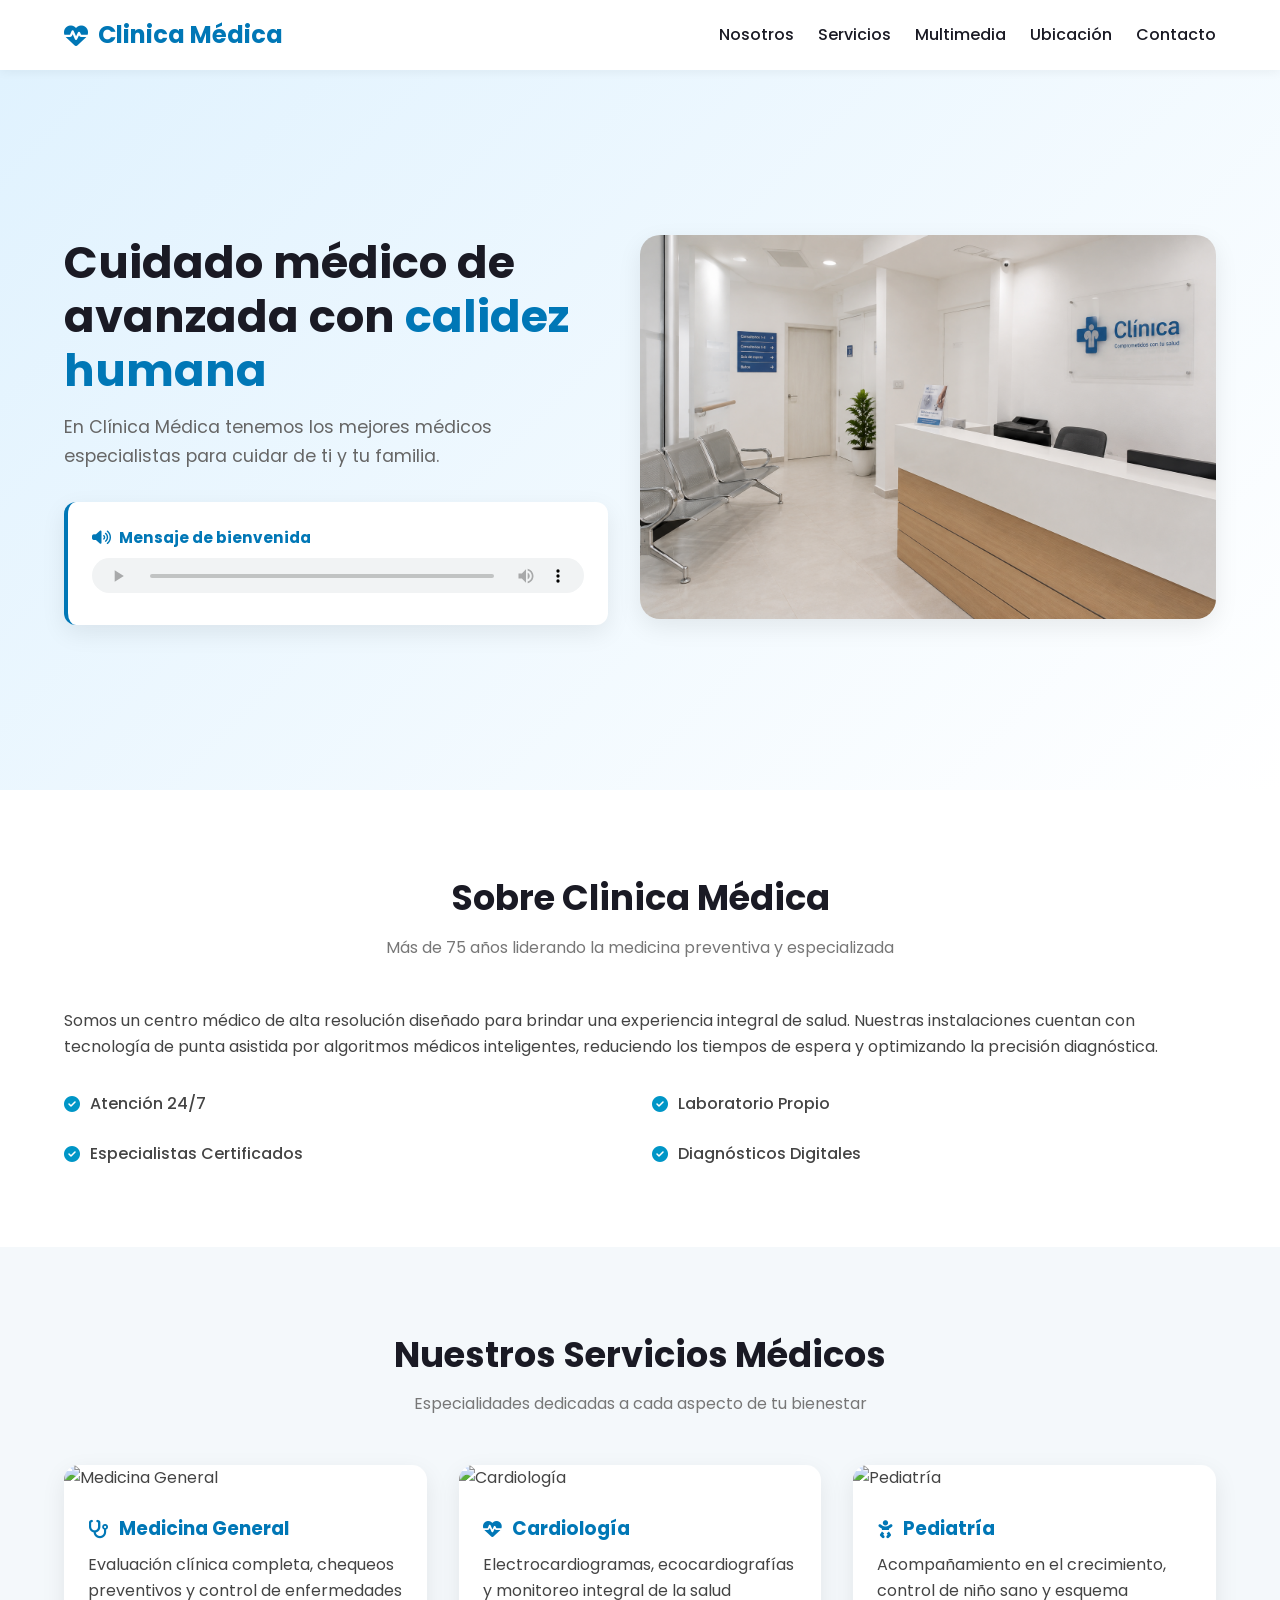
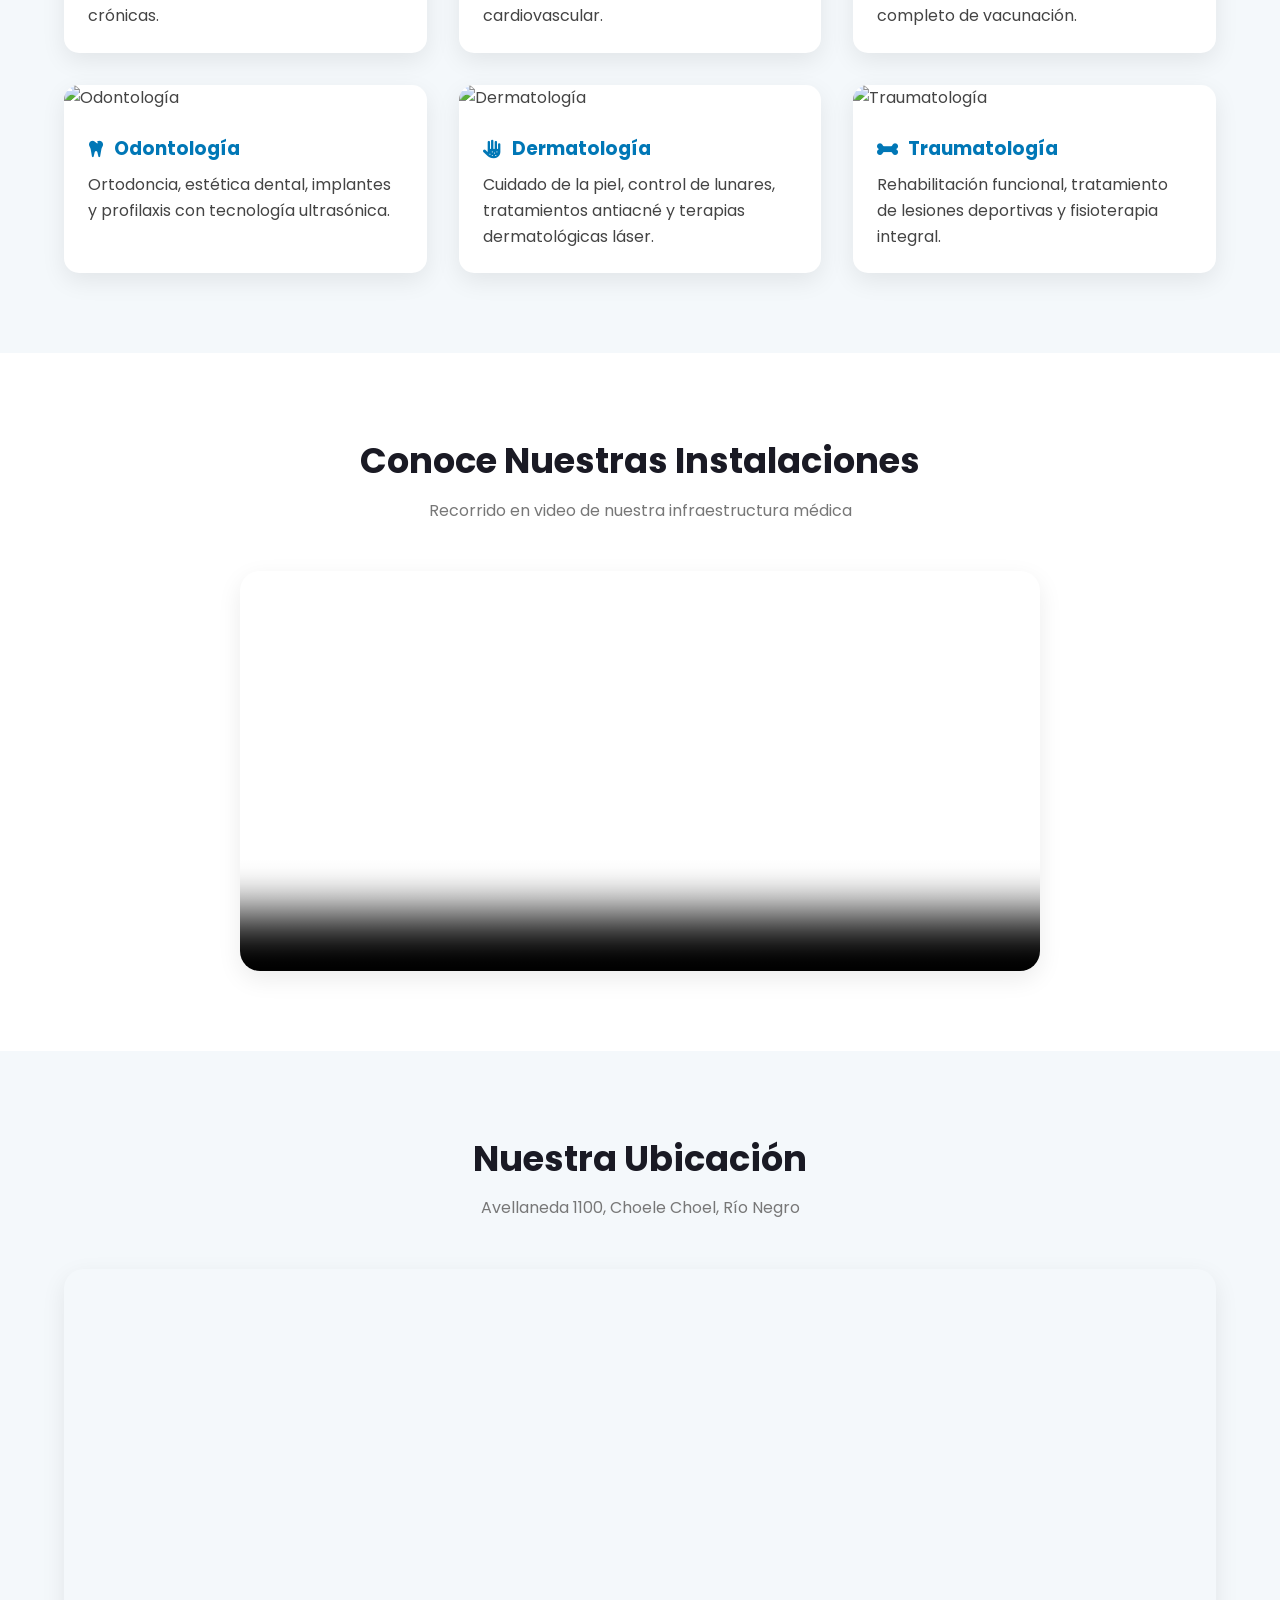
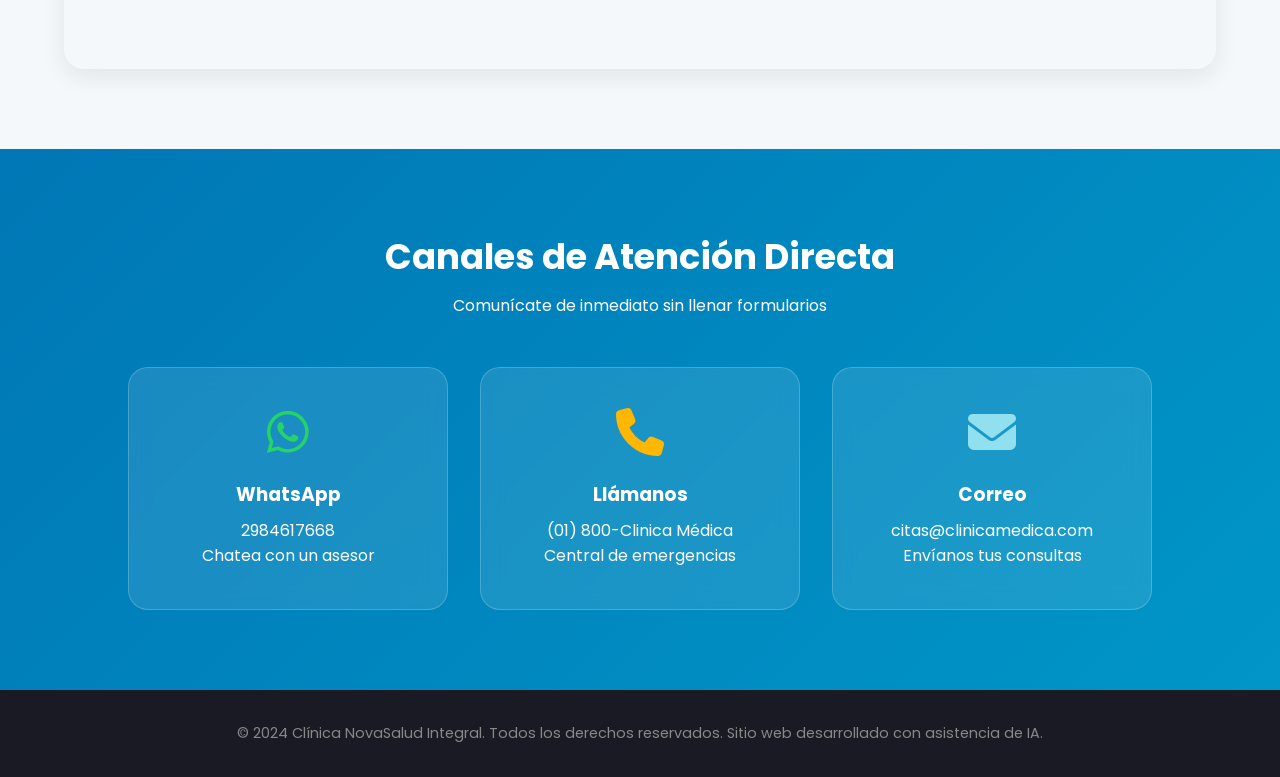
==== index.html @ b8777f6d "Add files via upload" ====
<!DOCTYPE html>
<html lang="es">
<head>
    <meta charset="UTF-8">
    <meta name="viewport" content="width=device-width, initial-scale=1.0">
    <title>Document</title>
</head>
<body>
    <!DOCTYPE html>
<html lang="es">
<head>
    <meta charset="UTF-8">
    <meta name="viewport" content="width=device-width, initial-scale=1.0">
    <title>Clínica Médica</title>
    <!-- Google Fonts & FontAwesome Icons -->
    <link href="https://fonts.googleapis.com/css2?family=Poppins:wght@300;400;600;700&display=swap" rel="stylesheet">
    <link rel="stylesheet" href="https://cdnjs.cloudflare.com/ajax/libs/font-awesome/6.4.0/css/all.min.css">
    
    <style>
        :root {
            --primary-color: #0077b6;
            --secondary-color: #0096c7;
            --accent-color: #25D366; /* WhatsApp Green */
            --dark-color: #1a1a24;
            --light-bg: #f4f8fb;
            --white: #ffffff;
            --shadow: 0 8px 24px rgba(0,0,0,0.08);
            --transition: all 0.3s ease;
        }

        * {
            margin: 0;
            padding: 0;
            box-sizing: border-box;
            font-family: 'Poppins', sans-serif;
            scroll-behavior: smooth;
        }

        body {
            background-color: var(--light-bg);
            color: #444;
            line-height: 1.6;
        }

        /* HEADER */
        header {
            background: var(--white);
            position: sticky;
            top: 0;
            z-index: 1000;
            box-shadow: 0 2px 10px rgba(0,0,0,0.05);
            display: flex;
            justify-content: space-between;
            align-items: center;
            padding: 1rem 5%;
        }

        .logo {
            font-size: 1.5rem;
            font-weight: 700;
            color: var(--primary-color);
            display: flex;
            align-items: center;
            gap: 10px;
        }

        nav a {
            text-decoration: none;
            color: var(--dark-color);
            margin-left: 20px;
            font-weight: 500;
            transition: var(--transition);
        }

        nav a:hover {
            color: var(--primary-color);
        }

        /* HERO SECTION */
        .hero {
            display: flex;
            flex-wrap: wrap;
            align-items: center;
            justify-content: space-between;
            padding: 4rem 5%;
            background: linear-gradient(135deg, #e0f2fe 0%, #ffffff 100%);
            min-height: 80vh;
        }

        .hero-text {
            flex: 1 1 450px;
            padding-right: 2rem;
        }

        .hero-text h1 {
            font-size: 2.8rem;
            color: var(--dark-color);
            line-height: 1.2;
            margin-bottom: 1rem;
        }

        .hero-text h1 span {
            color: var(--primary-color);
        }

        .hero-text p {
            font-size: 1.1rem;
            margin-bottom: 2rem;
            color: #666;
        }

        .hero-media {
            flex: 1 1 450px;
            position: relative;
        }

        .hero-media img {
            width: 100%;
            border-radius: 20px;
            box-shadow: var(--shadow);
        }

        /* AUDIO PLAYER CARD */
        .audio-player-card {
            background: var(--white);
            padding: 1.5rem;
            border-radius: 12px;
            margin-top: 1.5rem;
            box-shadow: var(--shadow);
            border-left: 4px solid var(--primary-color);
        }

        .audio-player-card h4 {
            margin-bottom: 0.5rem;
            font-size: 0.95rem;
            color: var(--primary-color);
            display: flex;
            align-items: center;
            gap: 8px;
        }

        .audio-player-card audio {
            width: 100%;
            height: 35px;
        }

        /* PRESENTATION / ABOUT */
        .section-title {
            text-align: center;
            font-size: 2.2rem;
            color: var(--dark-color);
            margin-bottom: 0.5rem;
        }

        .section-subtitle {
            text-align: center;
            color: #777;
            margin-bottom: 3rem;
        }

        .about {
            padding: 5rem 5%;
            background: var(--white);
        }

        .about-content {
            display: flex;
            flex-wrap: wrap;
            gap: 3rem;
            align-items: center;
        }

        .about-text {
            flex: 1 1 450px;
        }

        .about-features {
            display: grid;
            grid-template-columns: 1fr 1fr;
            gap: 1.5rem;
            margin-top: 2rem;
        }

        .feature-item {
            display: flex;
            align-items: center;
            gap: 10px;
            font-weight: 500;
        }

        .feature-item i {
            color: var(--secondary-color);
        }

        /* SERVICES (6 SERVICES) */
        .services {
            padding: 5rem 5%;
        }

        .services-grid {
            display: grid;
            grid-template-columns: repeat(auto-fit, minmax(300px, 1fr));
            gap: 2rem;
        }

        .service-card {
            background: var(--white);
            border-radius: 15px;
            overflow: hidden;
            box-shadow: var(--shadow);
            transition: var(--transition);
        }

        .service-card:hover {
            transform: translateY(-8px);
        }

        .service-card img {
            width: 100%;
            height: 180px;
            object-fit: cover;
        }

        .service-info {
            padding: 1.5rem;
        }

        .service-info h3 {
            color: var(--primary-color);
            margin-bottom: 0.5rem;
            display: flex;
            align-items: center;
            gap: 10px;
        }

        /* VIDEO SECTION */
        .video-section {
            padding: 5rem 5%;
            background: var(--white);
            text-align: center;
        }

        .video-wrapper {
            max-width: 800px;
            margin: 0 auto;
            border-radius: 20px;
            overflow: hidden;
            box-shadow: var(--shadow);
        }

        .video-wrapper video {
            width: 100%;
            height: auto;
            display: block;
        }

        /* LOCATION & MAP */
        .location {
            padding: 5rem 5%;
        }

        .map-container {
            border-radius: 20px;
            overflow: hidden;
            box-shadow: var(--shadow);
            height: 400px;
        }

        .map-container iframe {
            width: 100%;
            height: 100%;
            border: 0;
        }

        /* DIRECT CONTACT SECTION (NO FORM) */
        .contact {
            padding: 5rem 5%;
            background: linear-gradient(135deg, #0077b6 0%, #0096c7 100%);
            color: var(--white);
            text-align: center;
        }

        .contact .section-title, .contact .section-subtitle {
            color: var(--white);
        }

        .contact-channels {
            display: flex;
            flex-wrap: wrap;
            justify-content: center;
            gap: 2rem;
            margin-top: 3rem;
        }

        .contact-card {
            background: rgba(255, 255, 255, 0.1);
            backdrop-filter: blur(10px);
            padding: 2.5rem 2rem;
            border-radius: 20px;
            flex: 1 1 250px;
            max-width: 320px;
            text-decoration: none;
            color: var(--white);
            border: 1px solid rgba(255, 255, 255, 0.2);
            transition: var(--transition);
            display: flex;
            flex-direction: column;
            align-items: center;
        }

        .contact-card i {
            font-size: 3rem;
            margin-bottom: 1.5rem;
        }

        .contact-card.whatsapp i { color: #25D366; }
        .contact-card.phone i { color: #ffb703; }
        .contact-card.email i { color: #90e0ef; }

        .contact-card:hover {
            background: var(--white);
            color: var(--dark-color);
            transform: translateY(-8px);
        }

        .contact-card:hover i {
            transform: scale(1.1);
        }

        .contact-card h3 {
            margin-bottom: 0.5rem;
        }

        /* FOOTER */
        footer {
            background: var(--dark-color);
            color: #888;
            text-align: center;
            padding: 2rem;
            font-size: 0.9rem;
        }

        @media (max-width: 768px) {
            .hero-text h1 { font-size: 2.2rem; }
            header { flex-direction: column; gap: 10px; }
            nav a { margin: 0 10px; }
        }
    </style>
</head>
<body>

    <!-- NAVEGACIÓN -->
    <header>
        <div class="logo">
            <i class="fa-solid fa-heart-pulse"></i> Clinica Médica
        </div>
        <nav>
            <a href="#about">Nosotros</a>
            <a href="#services">Servicios</a>
            <a href="#media">Multimedia</a>
            <a href="#location">Ubicación</a>
            <a href="#contact">Contacto</a>
        </nav>
    </header>

    <!-- HERO SECTION CON AUDIO -->
    <section class="hero">
        <div class="hero-text">
            <h1>Cuidado médico de avanzada con <span>calidez humana</span></h1>
            <p>En Clínica Médica tenemos los mejores médicos especialistas para cuidar de ti y tu familia.</p>
            
           <!-- ELEMENTO DE AUDIO REQUERIDO -->
<div class="audio-player-card">
    <h4><i class="fa-solid fa-volume-high"></i> Mensaje de bienvenida</h4>
    <audio controls>
        <!-- Audio libre de derechos de ejemplo -->
        <source src="Audio/Hospital Privado_ más humanos, más profesionales_128k.mp3" type="audio/mpeg">
        Tu navegador no soporta el reproductor de audio.
    </audio>
</div>
            </div>
        </div>
        <div class="hero-media">
            <img src="img/clinica.png" alt="Instalaciones Clinica médica">
        </div>
    </section>

    <!-- PRESENTACIÓN DE LA CLÍNICA -->
    <section class="about" id="about">
        <h2 class="section-title">Sobre Clinica Médica</h2>
        <p class="section-subtitle">Más de 75 años liderando la medicina preventiva y especializada</p>
        
        <div class="about-content">
            <div class="about-text">
                <p>Somos un centro médico de alta resolución diseñado para brindar una experiencia integral de salud. Nuestras instalaciones cuentan con tecnología de punta asistida por algoritmos médicos inteligentes, reduciendo los tiempos de espera y optimizando la precisión diagnóstica.</p>
                <div class="about-features">
                    <div class="feature-item"><i class="fa-solid fa-circle-check"></i> Atención 24/7</div>
                    <div class="feature-item"><i class="fa-solid fa-circle-check"></i> Laboratorio Propio</div>
                    <div class="feature-item"><i class="fa-solid fa-circle-check"></i> Especialistas Certificados</div>
                    <div class="feature-item"><i class="fa-solid fa-circle-check"></i> Diagnósticos Digitales</div>
                </div>
            </div>
        </div>
    </section>

    <!-- 6 SERVICIOS MÉDICOS -->
    <section class="services" id="services">
        <h2 class="section-title">Nuestros Servicios Médicos</h2>
        <p class="section-subtitle">Especialidades dedicadas a cada aspecto de tu bienestar</p>

        <div class="services-grid">
            <!-- 1. Medicina General -->
            <div class="service-card">
                <img src="https://images.unsplash.com/photo-1666214280557-f1b5022eb634?auto=format&fit=crop&w=600&q=80" alt="Medicina General">
                <div class="service-info">
                    <h3><i class="fa-solid fa-stethoscope"></i> Medicina General</h3>
                    <p>Evaluación clínica completa, chequeos preventivos y control de enfermedades crónicas.</p>
                </div>
            </div>

            <!-- 2. Cardiología Avanzada -->
            <div class="service-card">
                <img src="https://images.unsplash.com/photo-1628348068343-c6a848d2b6dd?auto=format&fit=crop&w=600&q=80" alt="Cardiología">
                <div class="service-info">
                    <h3><i class="fa-solid fa-heart-pulse"></i> Cardiología</h3>
                    <p>Electrocardiogramas, ecocardiografías y monitoreo integral de la salud cardiovascular.</p>
                </div>
            </div>

            <!-- 3. Pediatría Integral -->
            <div class="service-card">
                <img src="https://images.unsplash.com/photo-1588776814546-1ffcf47267a5?auto=format&fit=crop&w=600&q=80" alt="Pediatría">
                <div class="service-info">
                    <h3><i class="fa-solid fa-baby"></i> Pediatría</h3>
                    <p>Acompañamiento en el crecimiento, control de niño sano y esquema completo de vacunación.</p>
                </div>
            </div>

            <!-- 4. Odontología Especializada -->
            <div class="service-card">
                <img src="https://images.unsplash.com/photo-1588776814546-daab30f310ce?auto=format&fit=crop&w=600&q=80" alt="Odontología">
                <div class="service-info">
                    <h3><i class="fa-solid fa-tooth"></i> Odontología</h3>
                    <p>Ortodoncia, estética dental, implantes y profilaxis con tecnología ultrasónica.</p>
                </div>
            </div>

            <!-- 5. Dermatología Clínica -->
            <div class="service-card">
                <img src="https://images.unsplash.com/photo-1579684385127-1ef15d508118?auto=format&fit=crop&w=600&q=80" alt="Dermatología">
                <div class="service-info">
                    <h3><i class="fa-solid fa-hand-dots"></i> Dermatología</h3>
                    <p>Cuidado de la piel, control de lunares, tratamientos antiacné y terapias dermatológicas láser.</p>
                </div>
            </div>

            <!-- 6. Fisioterapia y Traumatología -->
            <div class="service-card">
                <img src="https://images.unsplash.com/photo-1576091160399-112ba8d25d1d?auto=format&fit=crop&w=600&q=80" alt="Traumatología">
                <div class="service-info">
                    <h3><i class="fa-solid fa-bone"></i> Traumatología</h3>
                    <p>Rehabilitación funcional, tratamiento de lesiones deportivas y fisioterapia integral.</p>
                </div>
            </div>
        </div>
    </section>

    <!-- VIDEO INSTITUCIONAL -->
    <section class="video-section" id="media">
        <h2 class="section-title">Conoce Nuestras Instalaciones</h2>
        <p class="section-subtitle">Recorrido en video de nuestra infraestructura médica</p>
        
        <div class="video-wrapper">
            <video controls poster="https://images.unsplash.com/photo-1519494026892-80bbd2d6fd0d?auto=format&fit=crop&w=800&q=80">
                <!-- Video de muestra en alta definición -->
                <source src="videos/HOSPITAL MEDICAL STAFF DOCTORS CORRIDOR 4K.mp4" type="video/mp4">
                Tu navegador no soporta el formato de video.
                 <source src="videos/(8) The Hospital Collection _ Medical and Health Care Stock Footage in HD and 4K by FILMPAC - YouTube.html" type="video/mp4">
                
            </video>
        </div>
    </section>

   <!-- UBICACIÓN MEDIANTE MAPA -->
<section class="location" id="location">
    <h2 class="section-title">Nuestra Ubicación</h2>
    <p class="section-subtitle">
        Avellaneda 1100, Choele Choel, Río Negro
    </p>

    <div class="map-container">
        <iframe
            src="https://www.google.com/maps?q=Avellaneda+1100,+Choele+Choel,+Río+Negro,+Argentina&output=embed"
            width="100%"
            height="450"
            style="border:0;"
            allowfullscreen=""
            loading="lazy"
            referrerpolicy="no-referrer-when-downgrade">
        </iframe>
    </div>
</section>
    <!-- CONTACTO DIRECTO (SIN FORMULARIO) -->
    <section class="contact" id="contact">
        <h2 class="section-title">Canales de Atención Directa</h2>
        <p class="section-subtitle">Comunícate de inmediato sin llenar formularios</p>

        <div class="contact-channels">
            <!-- WhatsApp -->
            <a href="https://wa.me/1234567890?text=Hola,%20deseo%20solicitar%20una%20cita%20médica" target="_blank" class="contact-card whatsapp">
                <i class="fa-brands fa-whatsapp"></i>
                <h3>WhatsApp</h3>
                <p>2984617668</p>
                <span>Chatea con un asesor</span>
            </a>

            <!-- Teléfono Directo -->
            <a href="tel:+1234567890" class="contact-card phone">
                <i class="fa-solid fa-phone"></i>
                <h3>Llámanos</h3>
                <p>(01) 800-Clinica Médica</p>
                <span>Central de emergencias</span>
            </a>

            <!-- Correo Electrónico -->
            <a href="mailto:citas@clinicamedica.com" class="contact-card email">
                <i class="fa-solid fa-envelope"></i>
                <h3>Correo</h3>
                <p>citas@clinicamedica.com</p>
                <span>Envíanos tus consultas</span>
            </a>
        </div>
    </section>

    <!-- FOOTER -->
    <footer>
        <p>&copy; 2024 Clínica NovaSalud Integral. Todos los derechos reservados. Sitio web desarrollado con asistencia de IA.</p>
    </footer>

</body>
</html>
</body>
</html>
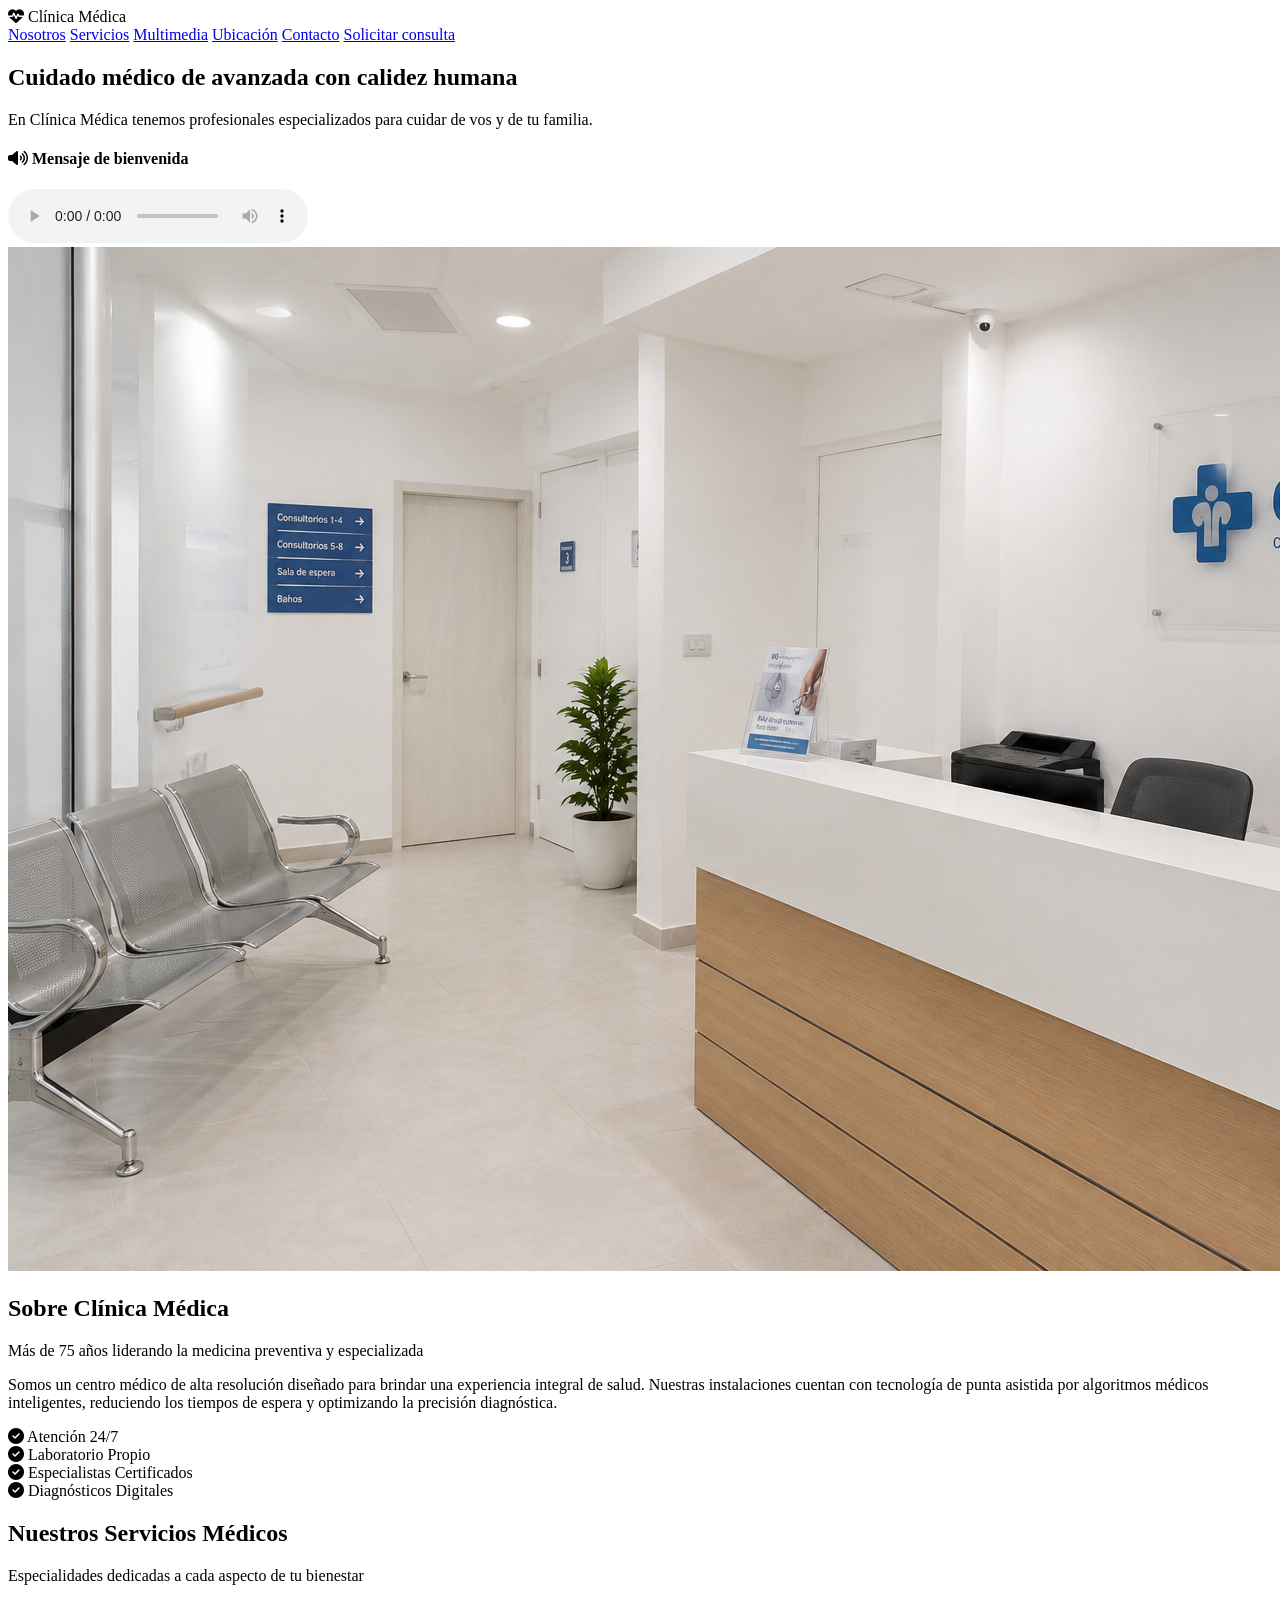
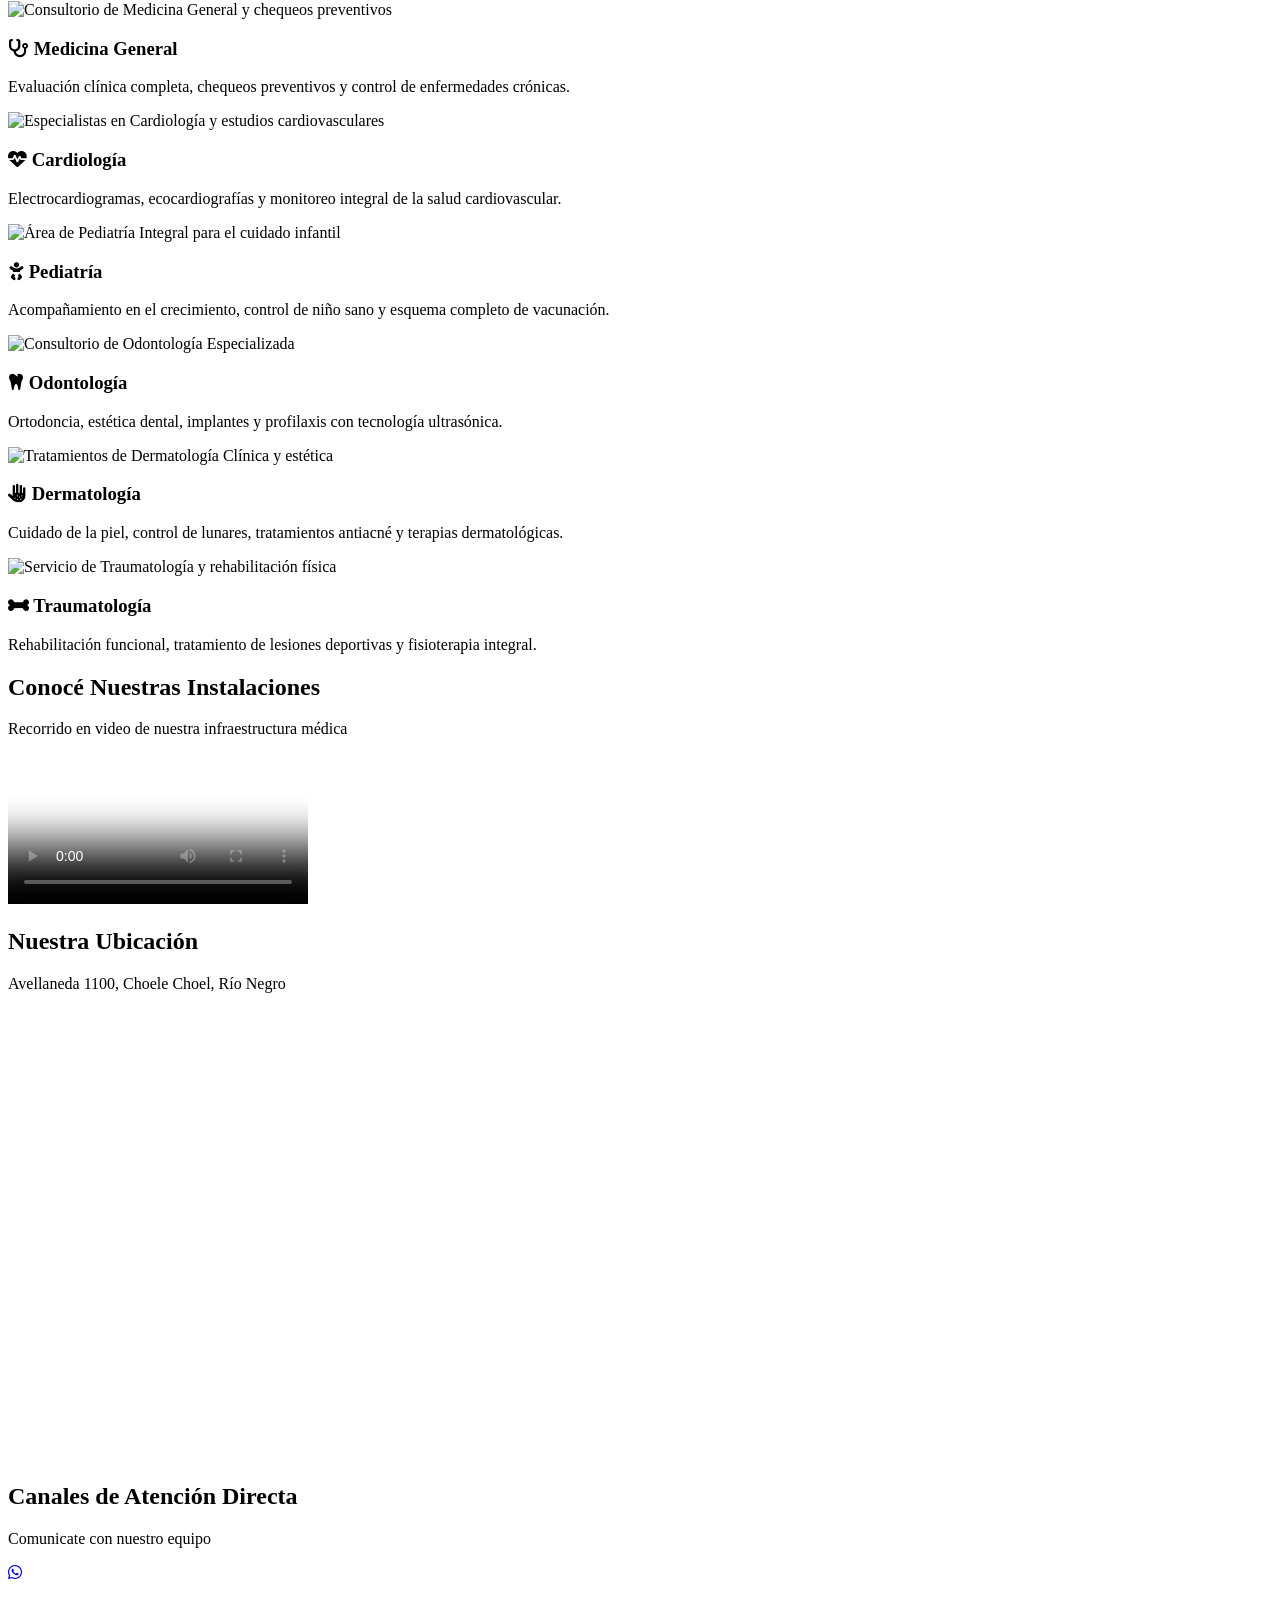
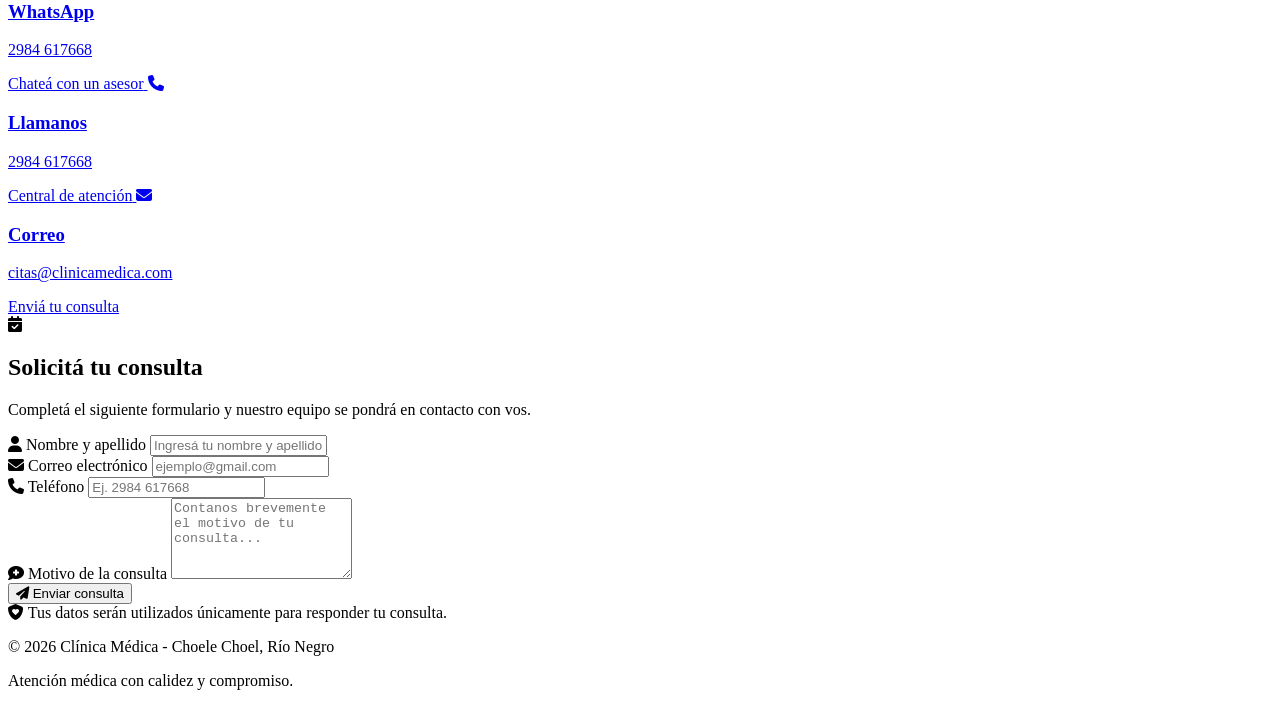
==== commit f066b883: "Update index.html" ====
--- a/index.html
+++ b/index.html
@@ -1,543 +1,679 @@
+
 <!DOCTYPE html>
 <html lang="es">
+    
+
 <head>
+
     <meta charset="UTF-8">
+
     <meta name="viewport" content="width=device-width, initial-scale=1.0">
-    <title>Document</title>
+
+    <!-- SEO -->
+    <title>Clínica Médica en Choele Choel | Especialidades y Urgencias 24/7</title>
+
+    <meta name="description"
+        content="Centro médico de alta resolución en Choele Choel, Río Negro. Especialistas en medicina general, cardiología, pediatría, odontología y guardia 24/7. ¡Reservá tu cita!">
+
+    <link rel="canonical" href="https://tuusuario.github.io/tu-repositorio/">
+
+    <!-- Open Graph -->
+    <meta property="og:title" content="Clínica Médica en Choele Choel | Cuidado de Alta Resolución">
+
+    <meta property="og:description"
+        content="Atención médica especializada, laboratorio propio y guardia 24/7 en Choele Choel, Río Negro.">
+
+    <meta property="og:image" content="https://tuusuario.github.io/tu-repositorio/img/clinica.png">
+
+    <meta property="og:url" content="https://tuusuario.github.io/tu-repositorio/">
+
+    <meta property="og:type" content="website">
+
+    <!-- Datos estructurados -->
+    <script type="application/ld+json">
+    {
+        "@context": "https://schema.org",
+        "@type": "MedicalClinic",
+        "name": "Clínica Médica",
+        "image": "https://tuusuario.github.io/tu-repositorio/img/clinica.png",
+        "url": "https://tuusuario.github.io/tu-repositorio/",
+        "telephone": "+542984617668",
+
+        "address": {
+            "@type": "PostalAddress",
+            "streetAddress": "Avellaneda 1100",
+            "addressLocality": "Choele Choel",
+            "addressRegion": "Río Negro",
+            "addressCountry": "AR"
+        },
+
+        "geo": {
+            "@type": "GeoCoordinates",
+            "latitude": -39.2731,
+            "longitude": -65.6675
+        },
+
+        "openingHoursSpecification": {
+            "@type": "OpeningHoursSpecification",
+            "dayOfWeek": [
+                "Monday",
+                "Tuesday",
+                "Wednesday",
+                "Thursday",
+                "Friday",
+                "Saturday",
+                "Sunday"
+            ],
+            "opens": "00:00",
+            "closes": "23:59"
+        },
+
+        "medicalSpecialty": [
+            "GeneralSurgery",
+            "Cardiology",
+            "Pediatric",
+            "Dermatology"
+        ]
+    }
+    </script>
+
+    <!-- Google Fonts -->
+    <link href="https://fonts.googleapis.com/css2?family=Poppins:wght@300;400;500;600;700&display=swap"
+        rel="stylesheet">
+
+    <!-- Font Awesome -->
+    <link rel="stylesheet" href="https://cdnjs.cloudflare.com/ajax/libs/font-awesome/6.4.0/css/all.min.css">
+
+    <!-- CSS -->
+    <link rel="stylesheet" href="style.css">
+
 </head>
+
+
 <body>
-    <!DOCTYPE html>
-<html lang="es">
-<head>
-    <meta charset="UTF-8">
-    <meta name="viewport" content="width=device-width, initial-scale=1.0">
-    <title>Clínica Médica</title>
-    <!-- Google Fonts & FontAwesome Icons -->
-    <link href="https://fonts.googleapis.com/css2?family=Poppins:wght@300;400;600;700&display=swap" rel="stylesheet">
-    <link rel="stylesheet" href="https://cdnjs.cloudflare.com/ajax/libs/font-awesome/6.4.0/css/all.min.css">
-    
-    <style>
-        :root {
-            --primary-color: #0077b6;
-            --secondary-color: #0096c7;
-            --accent-color: #25D366; /* WhatsApp Green */
-            --dark-color: #1a1a24;
-            --light-bg: #f4f8fb;
-            --white: #ffffff;
-            --shadow: 0 8px 24px rgba(0,0,0,0.08);
-            --transition: all 0.3s ease;
-        }
-
-        * {
-            margin: 0;
-            padding: 0;
-            box-sizing: border-box;
-            font-family: 'Poppins', sans-serif;
-            scroll-behavior: smooth;
-        }
-
-        body {
-            background-color: var(--light-bg);
-            color: #444;
-            line-height: 1.6;
-        }
-
-        /* HEADER */
-        header {
-            background: var(--white);
-            position: sticky;
-            top: 0;
-            z-index: 1000;
-            box-shadow: 0 2px 10px rgba(0,0,0,0.05);
-            display: flex;
-            justify-content: space-between;
-            align-items: center;
-            padding: 1rem 5%;
-        }
-
-        .logo {
-            font-size: 1.5rem;
-            font-weight: 700;
-            color: var(--primary-color);
-            display: flex;
-            align-items: center;
-            gap: 10px;
-        }
-
-        nav a {
-            text-decoration: none;
-            color: var(--dark-color);
-            margin-left: 20px;
-            font-weight: 500;
-            transition: var(--transition);
-        }
-
-        nav a:hover {
-            color: var(--primary-color);
-        }
-
-        /* HERO SECTION */
-        .hero {
-            display: flex;
-            flex-wrap: wrap;
-            align-items: center;
-            justify-content: space-between;
-            padding: 4rem 5%;
-            background: linear-gradient(135deg, #e0f2fe 0%, #ffffff 100%);
-            min-height: 80vh;
-        }
-
-        .hero-text {
-            flex: 1 1 450px;
-            padding-right: 2rem;
-        }
-
-        .hero-text h1 {
-            font-size: 2.8rem;
-            color: var(--dark-color);
-            line-height: 1.2;
-            margin-bottom: 1rem;
-        }
-
-        .hero-text h1 span {
-            color: var(--primary-color);
-        }
-
-        .hero-text p {
-            font-size: 1.1rem;
-            margin-bottom: 2rem;
-            color: #666;
-        }
-
-        .hero-media {
-            flex: 1 1 450px;
-            position: relative;
-        }
-
-        .hero-media img {
-            width: 100%;
-            border-radius: 20px;
-            box-shadow: var(--shadow);
-        }
-
-        /* AUDIO PLAYER CARD */
-        .audio-player-card {
-            background: var(--white);
-            padding: 1.5rem;
-            border-radius: 12px;
-            margin-top: 1.5rem;
-            box-shadow: var(--shadow);
-            border-left: 4px solid var(--primary-color);
-        }
-
-        .audio-player-card h4 {
-            margin-bottom: 0.5rem;
-            font-size: 0.95rem;
-            color: var(--primary-color);
-            display: flex;
-            align-items: center;
-            gap: 8px;
-        }
-
-        .audio-player-card audio {
-            width: 100%;
-            height: 35px;
-        }
-
-        /* PRESENTATION / ABOUT */
-        .section-title {
-            text-align: center;
-            font-size: 2.2rem;
-            color: var(--dark-color);
-            margin-bottom: 0.5rem;
-        }
-
-        .section-subtitle {
-            text-align: center;
-            color: #777;
-            margin-bottom: 3rem;
-        }
-
-        .about {
-            padding: 5rem 5%;
-            background: var(--white);
-        }
-
-        .about-content {
-            display: flex;
-            flex-wrap: wrap;
-            gap: 3rem;
-            align-items: center;
-        }
-
-        .about-text {
-            flex: 1 1 450px;
-        }
-
-        .about-features {
-            display: grid;
-            grid-template-columns: 1fr 1fr;
-            gap: 1.5rem;
-            margin-top: 2rem;
-        }
-
-        .feature-item {
-            display: flex;
-            align-items: center;
-            gap: 10px;
-            font-weight: 500;
-        }
-
-        .feature-item i {
-            color: var(--secondary-color);
-        }
-
-        /* SERVICES (6 SERVICES) */
-        .services {
-            padding: 5rem 5%;
-        }
-
-        .services-grid {
-            display: grid;
-            grid-template-columns: repeat(auto-fit, minmax(300px, 1fr));
-            gap: 2rem;
-        }
-
-        .service-card {
-            background: var(--white);
-            border-radius: 15px;
-            overflow: hidden;
-            box-shadow: var(--shadow);
-            transition: var(--transition);
-        }
-
-        .service-card:hover {
-            transform: translateY(-8px);
-        }
-
-        .service-card img {
-            width: 100%;
-            height: 180px;
-            object-fit: cover;
-        }
-
-        .service-info {
-            padding: 1.5rem;
-        }
-
-        .service-info h3 {
-            color: var(--primary-color);
-            margin-bottom: 0.5rem;
-            display: flex;
-            align-items: center;
-            gap: 10px;
-        }
-
-        /* VIDEO SECTION */
-        .video-section {
-            padding: 5rem 5%;
-            background: var(--white);
-            text-align: center;
-        }
-
-        .video-wrapper {
-            max-width: 800px;
-            margin: 0 auto;
-            border-radius: 20px;
-            overflow: hidden;
-            box-shadow: var(--shadow);
-        }
-
-        .video-wrapper video {
-            width: 100%;
-            height: auto;
-            display: block;
-        }
-
-        /* LOCATION & MAP */
-        .location {
-            padding: 5rem 5%;
-        }
-
-        .map-container {
-            border-radius: 20px;
-            overflow: hidden;
-            box-shadow: var(--shadow);
-            height: 400px;
-        }
-
-        .map-container iframe {
-            width: 100%;
-            height: 100%;
-            border: 0;
-        }
-
-        /* DIRECT CONTACT SECTION (NO FORM) */
-        .contact {
-            padding: 5rem 5%;
-            background: linear-gradient(135deg, #0077b6 0%, #0096c7 100%);
-            color: var(--white);
-            text-align: center;
-        }
-
-        .contact .section-title, .contact .section-subtitle {
-            color: var(--white);
-        }
-
-        .contact-channels {
-            display: flex;
-            flex-wrap: wrap;
-            justify-content: center;
-            gap: 2rem;
-            margin-top: 3rem;
-        }
-
-        .contact-card {
-            background: rgba(255, 255, 255, 0.1);
-            backdrop-filter: blur(10px);
-            padding: 2.5rem 2rem;
-            border-radius: 20px;
-            flex: 1 1 250px;
-            max-width: 320px;
-            text-decoration: none;
-            color: var(--white);
-            border: 1px solid rgba(255, 255, 255, 0.2);
-            transition: var(--transition);
-            display: flex;
-            flex-direction: column;
-            align-items: center;
-        }
-
-        .contact-card i {
-            font-size: 3rem;
-            margin-bottom: 1.5rem;
-        }
-
-        .contact-card.whatsapp i { color: #25D366; }
-        .contact-card.phone i { color: #ffb703; }
-        .contact-card.email i { color: #90e0ef; }
-
-        .contact-card:hover {
-            background: var(--white);
-            color: var(--dark-color);
-            transform: translateY(-8px);
-        }
-
-        .contact-card:hover i {
-            transform: scale(1.1);
-        }
-
-        .contact-card h3 {
-            margin-bottom: 0.5rem;
-        }
-
-        /* FOOTER */
-        footer {
-            background: var(--dark-color);
-            color: #888;
-            text-align: center;
-            padding: 2rem;
-            font-size: 0.9rem;
-        }
-
-        @media (max-width: 768px) {
-            .hero-text h1 { font-size: 2.2rem; }
-            header { flex-direction: column; gap: 10px; }
-            nav a { margin: 0 10px; }
-        }
-    </style>
-</head>
-<body>
-
-    <!-- NAVEGACIÓN -->
+
+    <!-- =========================
+         NAVEGACIÓN
+    ========================== -->
+
     <header>
+
         <div class="logo">
-            <i class="fa-solid fa-heart-pulse"></i> Clinica Médica
-        </div>
+
+            <i class="fa-solid fa-heart-pulse"></i>
+
+            Clínica Médica
+
+        </div>
+
+
         <nav>
+
             <a href="#about">Nosotros</a>
+
             <a href="#services">Servicios</a>
+
             <a href="#media">Multimedia</a>
+
             <a href="#location">Ubicación</a>
+
             <a href="#contact">Contacto</a>
+
+            <a href="#consulta">Solicitar consulta</a>
+
         </nav>
+
     </header>
 
-    <!-- HERO SECTION CON AUDIO -->
+
+    <!-- =========================
+         HERO
+    ========================== -->
+
     <section class="hero">
+
         <div class="hero-text">
-            <h1>Cuidado médico de avanzada con <span>calidez humana</span></h1>
-            <p>En Clínica Médica tenemos los mejores médicos especialistas para cuidar de ti y tu familia.</p>
-            
-           <!-- ELEMENTO DE AUDIO REQUERIDO -->
-<div class="audio-player-card">
-    <h4><i class="fa-solid fa-volume-high"></i> Mensaje de bienvenida</h4>
-    <audio controls>
-        <!-- Audio libre de derechos de ejemplo -->
-        <source src="Audio/Hospital Privado_ más humanos, más profesionales_128k.mp3" type="audio/mpeg">
-        Tu navegador no soporta el reproductor de audio.
-    </audio>
+
+            <h1>
+                Cuidado médico de avanzada con
+                <span>calidez humana</span>
+            </h1>
+
+            <p>
+                En Clínica Médica tenemos profesionales
+                especializados para cuidar de vos y de tu familia.
+            </p>
+
+
+            <div class="audio-player-card">
+
+                <h4>
+                    <i class="fa-solid fa-volume-high"></i>
+                    Mensaje de bienvenida
+                </h4>
+
+                <audio controls>
+
+                    <source src="Audio/Hospital Privado_ más humanos, más profesionales_128k.mp3" type="audio/mpeg">
+
+                    Tu navegador no soporta el reproductor de audio.
+
+                </audio>
+
+            </div>
+
+        </div>
+
+
+        <div class="hero-media">
+
+            <img src="img/clinica.png" alt="Instalaciones modernas de la Clínica Médica en Choele Choel">
+
+        </div>
+
+    </section>
+
+
+    <!-- =========================
+         NOSOTROS
+    ========================== -->
+
+    <section class="about" id="about">
+
+        <h2 class="section-title">
+            Sobre Clínica Médica
+        </h2>
+
+        <p class="section-subtitle">
+            Más de 75 años liderando la medicina preventiva y especializada
+        </p>
+
+
+        <div class="about-content">
+
+            <div class="about-text">
+
+                <p>
+                    Somos un centro médico de alta resolución diseñado
+                    para brindar una experiencia integral de salud.
+                    Nuestras instalaciones cuentan con tecnología de punta
+                    asistida por algoritmos médicos inteligentes,
+                    reduciendo los tiempos de espera y optimizando
+                    la precisión diagnóstica.
+                </p>
+
+
+                <div class="about-features">
+
+                    <div class="feature-item">
+                        <i class="fa-solid fa-circle-check"></i>
+                        Atención 24/7
+                    </div>
+
+                    <div class="feature-item">
+                        <i class="fa-solid fa-circle-check"></i>
+                        Laboratorio Propio
+                    </div>
+
+                    <div class="feature-item">
+                        <i class="fa-solid fa-circle-check"></i>
+                        Especialistas Certificados
+                    </div>
+
+                    <div class="feature-item">
+                        <i class="fa-solid fa-circle-check"></i>
+                        Diagnósticos Digitales
+                    </div>
+
+                </div>
+
+            </div>
+
+        </div>
+
+    </section>
+
+
+    <!-- =========================
+         SERVICIOS
+    ========================== -->
+
+    <section class="services" id="services">
+
+        <h2 class="section-title">
+            Nuestros Servicios Médicos
+        </h2>
+
+        <p class="section-subtitle">
+            Especialidades dedicadas a cada aspecto de tu bienestar
+        </p>
+
+
+        <div class="services-grid">
+
+
+            <!-- Medicina General -->
+
+            <div class="service-card">
+
+                <img src="https://images.unsplash.com/photo-1666214280557-f1b5022eb634?auto=format&fit=crop&w=600&q=80"
+                    alt="Consultorio de Medicina General y chequeos preventivos">
+
+                <div class="service-info">
+
+                    <h3>
+                        <i class="fa-solid fa-stethoscope"></i>
+                        Medicina General
+                    </h3>
+
+                    <p>
+                        Evaluación clínica completa, chequeos preventivos
+                        y control de enfermedades crónicas.
+                    </p>
+
+                </div>
+
+            </div>
+
+
+            <!-- Cardiología -->
+
+            <div class="service-card">
+
+                <img src="https://images.unsplash.com/photo-1628348068343-c6a848d2b6dd?auto=format&fit=crop&w=600&q=80"
+                    alt="Especialistas en Cardiología y estudios cardiovasculares">
+
+                <div class="service-info">
+
+                    <h3>
+                        <i class="fa-solid fa-heart-pulse"></i>
+                        Cardiología
+                    </h3>
+
+                    <p>
+                        Electrocardiogramas, ecocardiografías y monitoreo
+                        integral de la salud cardiovascular.
+                    </p>
+
+                </div>
+
+            </div>
+
+
+            <!-- Pediatría -->
+
+            <div class="service-card">
+
+                <img src="https://images.unsplash.com/photo-1588776814546-1ffcf47267a5?auto=format&fit=crop&w=600&q=80"
+                    alt="Área de Pediatría Integral para el cuidado infantil">
+
+                <div class="service-info">
+
+                    <h3>
+                        <i class="fa-solid fa-baby"></i>
+                        Pediatría
+                    </h3>
+
+                    <p>
+                        Acompañamiento en el crecimiento, control de niño
+                        sano y esquema completo de vacunación.
+                    </p>
+
+                </div>
+
+            </div>
+
+
+            <!-- Odontología -->
+
+            <div class="service-card">
+
+                <img src="https://images.unsplash.com/photo-1588776814546-daab30f310ce?auto=format&fit=crop&w=600&q=80"
+                    alt="Consultorio de Odontología Especializada">
+
+                <div class="service-info">
+
+                    <h3>
+                        <i class="fa-solid fa-tooth"></i>
+                        Odontología
+                    </h3>
+
+                    <p>
+                        Ortodoncia, estética dental, implantes y profilaxis
+                        con tecnología ultrasónica.
+                    </p>
+
+                </div>
+
+            </div>
+
+
+            <!-- Dermatología -->
+
+            <div class="service-card">
+
+                <img src="https://images.unsplash.com/photo-1579684385127-1ef15d508118?auto=format&fit=crop&w=600&q=80"
+                    alt="Tratamientos de Dermatología Clínica y estética">
+
+                <div class="service-info">
+
+                    <h3>
+                        <i class="fa-solid fa-hand-dots"></i>
+                        Dermatología
+                    </h3>
+
+                    <p>
+                        Cuidado de la piel, control de lunares,
+                        tratamientos antiacné y terapias dermatológicas.
+                    </p>
+
+                </div>
+
+            </div>
+
+
+            <!-- Traumatología -->
+
+            <div class="service-card">
+
+                <img src="https://images.unsplash.com/photo-1576091160399-112ba8d25d1d?auto=format&fit=crop&w=600&q=80"
+                    alt="Servicio de Traumatología y rehabilitación física">
+
+                <div class="service-info">
+
+                    <h3>
+                        <i class="fa-solid fa-bone"></i>
+                        Traumatología
+                    </h3>
+                    <p>
+                        Rehabilitación funcional, tratamiento de lesiones
+                        deportivas y fisioterapia integral.
+                    </p>
+
+                </div>
+
+            </div>
+
+        </div>
+
+    </section>
+
+
+    <!-- =========================
+         VIDEO
+    ========================== -->
+
+    <section class="video-section" id="media">
+
+        <h2 class="section-title">
+            Conocé Nuestras Instalaciones
+        </h2>
+
+        <p class="section-subtitle">
+            Recorrido en video de nuestra infraestructura médica
+        </p>
+
+
+        <div class="video-wrapper">
+
+            <video controls
+                poster="https://images.unsplash.com/photo-1519494026892-80bbd2d6fd0d?auto=format&fit=crop&w=800&q=80">
+
+                <source src="videos/HOSPITAL MEDICAL STAFF DOCTORS CORRIDOR 4K.mp4" type="video/mp4">
+
+                Tu navegador no soporta el formato de video.
+
+            </video>
+
+        </div>
+
+    </section>
+
+
+    <!-- =========================
+         UBICACIÓN
+    ========================== -->
+
+    <section class="location" id="location">
+
+        <h2 class="section-title">
+            Nuestra Ubicación
+        </h2>
+
+        <p class="section-subtitle">
+            Avellaneda 1100, Choele Choel, Río Negro
+        </p>
+
+
+        <div class="map-container">
+
+            <iframe src="https://www.google.com/maps?q=Avellaneda+1100,+Choele+Choel,+Río+Negro,+Argentina&output=embed"
+                width="100%" height="450" style="border:0;" allowfullscreen="" loading="lazy"
+                referrerpolicy="no-referrer-when-downgrade">
+            </iframe>
+
+        </div>
+
+    </section>
+
+
+    <!-- =========================
+         CONTACTO
+    ========================== -->
+
+    <section class="contact" id="contact">
+
+        <h2 class="section-title">
+            Canales de Atención Directa
+        </h2>
+
+        <p class="section-subtitle">
+            Comunicate con nuestro equipo
+        </p>
+
+
+        <div class="contact-channels">
+
+
+            <!-- WhatsApp -->
+
+            <a href="https://wa.me/542984617668" target="_blank" class="contact-card whatsapp">
+
+                <i class="fa-brands fa-whatsapp"></i>
+
+                <h3>WhatsApp</h3>
+
+                <p>2984 617668</p>
+
+                <span>Chateá con un asesor</span>
+
+            </a>
+
+
+            <!-- Teléfono -->
+
+            <a href="tel:2984617668" class="contact-card phone">
+
+                <i class="fa-solid fa-phone"></i>
+
+                <h3>Llamanos</h3>
+
+                <p>2984 617668</p>
+
+                <span>Central de atención</span>
+
+            </a>
+
+
+            <!-- Correo -->
+
+            <a href="mailto:citas@clinicamedica.com" class="contact-card email">
+
+                <i class="fa-solid fa-envelope"></i>
+
+                <h3>Correo</h3>
+
+                <p>citas@clinicamedica.com</p>
+
+                <span>Enviá tu consulta</span>
+
+            </a>
+
+        </div>
+
+    </section>
+
+
+    <!-- =========================
+         FORMULARIO
+    ========================== -->
+
+    <section class="form-section" id="consulta">
+
+        <div class="form-container">
+
+
+            <div class="form-header">
+
+                <div class="form-icon">
+
+                    <i class="fa-solid fa-calendar-check"></i>
+
+                </div>
+
+
+                <h2>
+                    Solicitá tu consulta
+                </h2>
+
+
+                <p>
+                    Completá el siguiente formulario y nuestro equipo
+                    se pondrá en contacto con vos.
+                </p>
+
+            </div>
+
+
+            <form id="formulario">
+
+    <div class="form-group">
+
+        <label for="nombre">
+            <i class="fa-solid fa-user"></i>
+            Nombre y apellido
+        </label>
+
+        <input
+            type="text"
+            id="nombre"
+            placeholder="Ingresá tu nombre y apellido"
+            required
+        >
+
+    </div>
+
+
+    <div class="form-group">
+
+        <label for="email">
+            <i class="fa-solid fa-envelope"></i>
+            Correo electrónico
+        </label>
+
+        <input
+            type="email"
+            id="email"
+            placeholder="ejemplo@gmail.com"
+            required
+        >
+
+    </div>
+
+
+    <div class="form-group">
+
+        <label for="telefono">
+            <i class="fa-solid fa-phone"></i>
+            Teléfono
+        </label>
+
+        <input
+            type="tel"
+            id="telefono"
+            placeholder="Ej. 2984 617668"
+            required
+        >
+
+    </div>
+
+
+    <div class="form-group">
+
+        <label for="mensaje">
+            <i class="fa-solid fa-comment-medical"></i>
+            Motivo de la consulta
+        </label>
+
+        <textarea
+            id="mensaje"
+            rows="5"
+            placeholder="Contanos brevemente el motivo de tu consulta..."
+            required
+        ></textarea>
+
+    </div>
+
+
+    <button type="submit" id="boton">
+
+        <i class="fa-solid fa-paper-plane"></i>
+
+        Enviar consulta
+
+    </button>
+
+
+    <div id="estado"></div>
+
+</form>
+
+
+<div class="form-footer">
+
+    <i class="fa-solid fa-shield-heart"></i>
+
+    Tus datos serán utilizados únicamente para responder tu consulta.
+
 </div>
-            </div>
-        </div>
-        <div class="hero-media">
-            <img src="img/clinica.png" alt="Instalaciones Clinica médica">
-        </div>
-    </section>
-
-    <!-- PRESENTACIÓN DE LA CLÍNICA -->
-    <section class="about" id="about">
-        <h2 class="section-title">Sobre Clinica Médica</h2>
-        <p class="section-subtitle">Más de 75 años liderando la medicina preventiva y especializada</p>
-        
-        <div class="about-content">
-            <div class="about-text">
-                <p>Somos un centro médico de alta resolución diseñado para brindar una experiencia integral de salud. Nuestras instalaciones cuentan con tecnología de punta asistida por algoritmos médicos inteligentes, reduciendo los tiempos de espera y optimizando la precisión diagnóstica.</p>
-                <div class="about-features">
-                    <div class="feature-item"><i class="fa-solid fa-circle-check"></i> Atención 24/7</div>
-                    <div class="feature-item"><i class="fa-solid fa-circle-check"></i> Laboratorio Propio</div>
-                    <div class="feature-item"><i class="fa-solid fa-circle-check"></i> Especialistas Certificados</div>
-                    <div class="feature-item"><i class="fa-solid fa-circle-check"></i> Diagnósticos Digitales</div>
-                </div>
-            </div>
-        </div>
-    </section>
-
-    <!-- 6 SERVICIOS MÉDICOS -->
-    <section class="services" id="services">
-        <h2 class="section-title">Nuestros Servicios Médicos</h2>
-        <p class="section-subtitle">Especialidades dedicadas a cada aspecto de tu bienestar</p>
-
-        <div class="services-grid">
-            <!-- 1. Medicina General -->
-            <div class="service-card">
-                <img src="https://images.unsplash.com/photo-1666214280557-f1b5022eb634?auto=format&fit=crop&w=600&q=80" alt="Medicina General">
-                <div class="service-info">
-                    <h3><i class="fa-solid fa-stethoscope"></i> Medicina General</h3>
-                    <p>Evaluación clínica completa, chequeos preventivos y control de enfermedades crónicas.</p>
-                </div>
-            </div>
-
-            <!-- 2. Cardiología Avanzada -->
-            <div class="service-card">
-                <img src="https://images.unsplash.com/photo-1628348068343-c6a848d2b6dd?auto=format&fit=crop&w=600&q=80" alt="Cardiología">
-                <div class="service-info">
-                    <h3><i class="fa-solid fa-heart-pulse"></i> Cardiología</h3>
-                    <p>Electrocardiogramas, ecocardiografías y monitoreo integral de la salud cardiovascular.</p>
-                </div>
-            </div>
-
-            <!-- 3. Pediatría Integral -->
-            <div class="service-card">
-                <img src="https://images.unsplash.com/photo-1588776814546-1ffcf47267a5?auto=format&fit=crop&w=600&q=80" alt="Pediatría">
-                <div class="service-info">
-                    <h3><i class="fa-solid fa-baby"></i> Pediatría</h3>
-                    <p>Acompañamiento en el crecimiento, control de niño sano y esquema completo de vacunación.</p>
-                </div>
-            </div>
-
-            <!-- 4. Odontología Especializada -->
-            <div class="service-card">
-                <img src="https://images.unsplash.com/photo-1588776814546-daab30f310ce?auto=format&fit=crop&w=600&q=80" alt="Odontología">
-                <div class="service-info">
-                    <h3><i class="fa-solid fa-tooth"></i> Odontología</h3>
-                    <p>Ortodoncia, estética dental, implantes y profilaxis con tecnología ultrasónica.</p>
-                </div>
-            </div>
-
-            <!-- 5. Dermatología Clínica -->
-            <div class="service-card">
-                <img src="https://images.unsplash.com/photo-1579684385127-1ef15d508118?auto=format&fit=crop&w=600&q=80" alt="Dermatología">
-                <div class="service-info">
-                    <h3><i class="fa-solid fa-hand-dots"></i> Dermatología</h3>
-                    <p>Cuidado de la piel, control de lunares, tratamientos antiacné y terapias dermatológicas láser.</p>
-                </div>
-            </div>
-
-            <!-- 6. Fisioterapia y Traumatología -->
-            <div class="service-card">
-                <img src="https://images.unsplash.com/photo-1576091160399-112ba8d25d1d?auto=format&fit=crop&w=600&q=80" alt="Traumatología">
-                <div class="service-info">
-                    <h3><i class="fa-solid fa-bone"></i> Traumatología</h3>
-                    <p>Rehabilitación funcional, tratamiento de lesiones deportivas y fisioterapia integral.</p>
-                </div>
-            </div>
-        </div>
-    </section>
-
-    <!-- VIDEO INSTITUCIONAL -->
-    <section class="video-section" id="media">
-        <h2 class="section-title">Conoce Nuestras Instalaciones</h2>
-        <p class="section-subtitle">Recorrido en video de nuestra infraestructura médica</p>
-        
-        <div class="video-wrapper">
-            <video controls poster="https://images.unsplash.com/photo-1519494026892-80bbd2d6fd0d?auto=format&fit=crop&w=800&q=80">
-                <!-- Video de muestra en alta definición -->
-                <source src="videos/HOSPITAL MEDICAL STAFF DOCTORS CORRIDOR 4K.mp4" type="video/mp4">
-                Tu navegador no soporta el formato de video.
-                 <source src="videos/(8) The Hospital Collection _ Medical and Health Care Stock Footage in HD and 4K by FILMPAC - YouTube.html" type="video/mp4">
-                
-            </video>
-        </div>
-    </section>
-
-   <!-- UBICACIÓN MEDIANTE MAPA -->
-<section class="location" id="location">
-    <h2 class="section-title">Nuestra Ubicación</h2>
-    <p class="section-subtitle">
-        Avellaneda 1100, Choele Choel, Río Negro
+
+
+</div>
+
+</section>
+
+
+<!-- =========================
+     FOOTER
+========================== -->
+
+<footer>
+
+    <p>
+        © 2026 Clínica Médica - Choele Choel, Río Negro
     </p>
 
-    <div class="map-container">
-        <iframe
-            src="https://www.google.com/maps?q=Avellaneda+1100,+Choele+Choel,+Río+Negro,+Argentina&output=embed"
-            width="100%"
-            height="450"
-            style="border:0;"
-            allowfullscreen=""
-            loading="lazy"
-            referrerpolicy="no-referrer-when-downgrade">
-        </iframe>
-    </div>
-</section>
-    <!-- CONTACTO DIRECTO (SIN FORMULARIO) -->
-    <section class="contact" id="contact">
-        <h2 class="section-title">Canales de Atención Directa</h2>
-        <p class="section-subtitle">Comunícate de inmediato sin llenar formularios</p>
-
-        <div class="contact-channels">
-            <!-- WhatsApp -->
-            <a href="https://wa.me/1234567890?text=Hola,%20deseo%20solicitar%20una%20cita%20médica" target="_blank" class="contact-card whatsapp">
-                <i class="fa-brands fa-whatsapp"></i>
-                <h3>WhatsApp</h3>
-                <p>2984617668</p>
-                <span>Chatea con un asesor</span>
-            </a>
-
-            <!-- Teléfono Directo -->
-            <a href="tel:+1234567890" class="contact-card phone">
-                <i class="fa-solid fa-phone"></i>
-                <h3>Llámanos</h3>
-                <p>(01) 800-Clinica Médica</p>
-                <span>Central de emergencias</span>
-            </a>
-
-            <!-- Correo Electrónico -->
-            <a href="mailto:citas@clinicamedica.com" class="contact-card email">
-                <i class="fa-solid fa-envelope"></i>
-                <h3>Correo</h3>
-                <p>citas@clinicamedica.com</p>
-                <span>Envíanos tus consultas</span>
-            </a>
-        </div>
-    </section>
-
-    <!-- FOOTER -->
-    <footer>
-        <p>&copy; 2024 Clínica NovaSalud Integral. Todos los derechos reservados. Sitio web desarrollado con asistencia de IA.</p>
-    </footer>
+    <p>
+        Atención médica con calidez y compromiso.
+    </p>
+
+</footer>
+
+
+<!-- JAVASCRIPT -->
+
+<script src="java.js"></script>
 
 </body>
+
 </html>
-</body>
-</html>
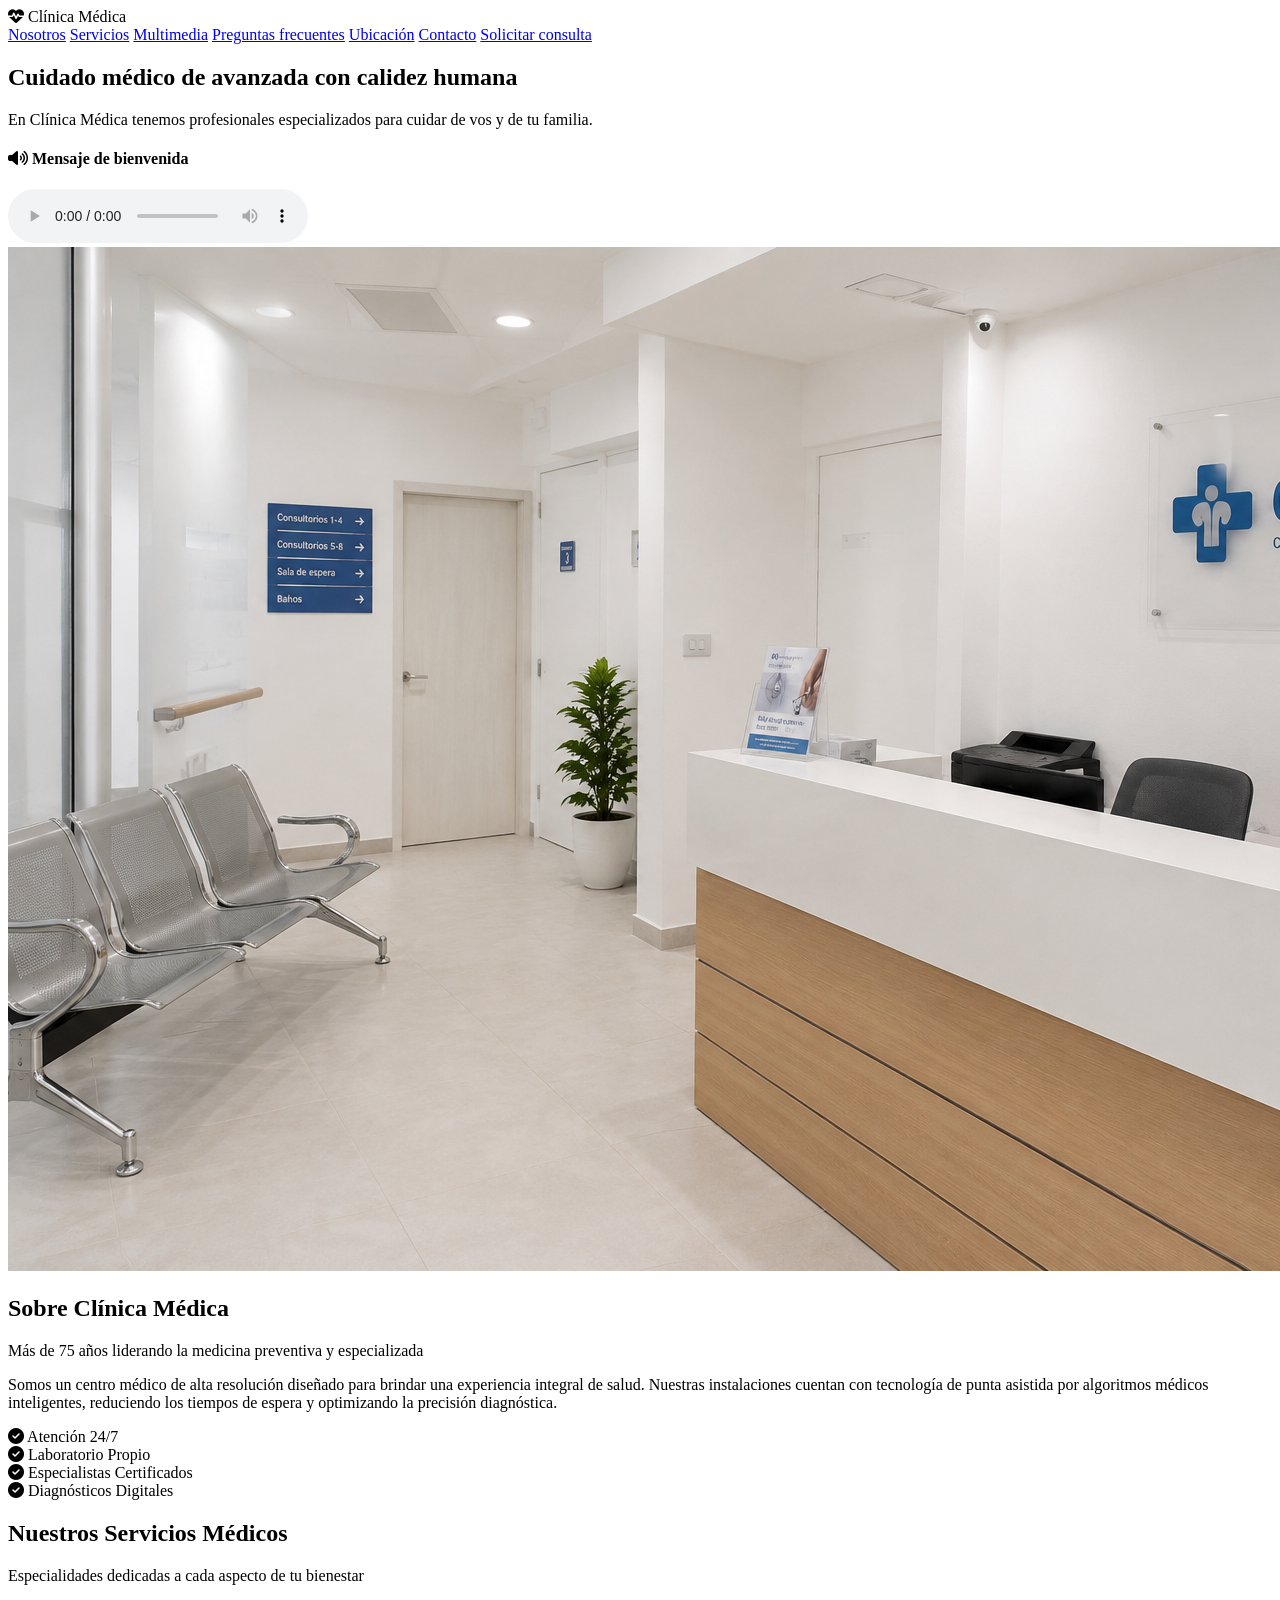
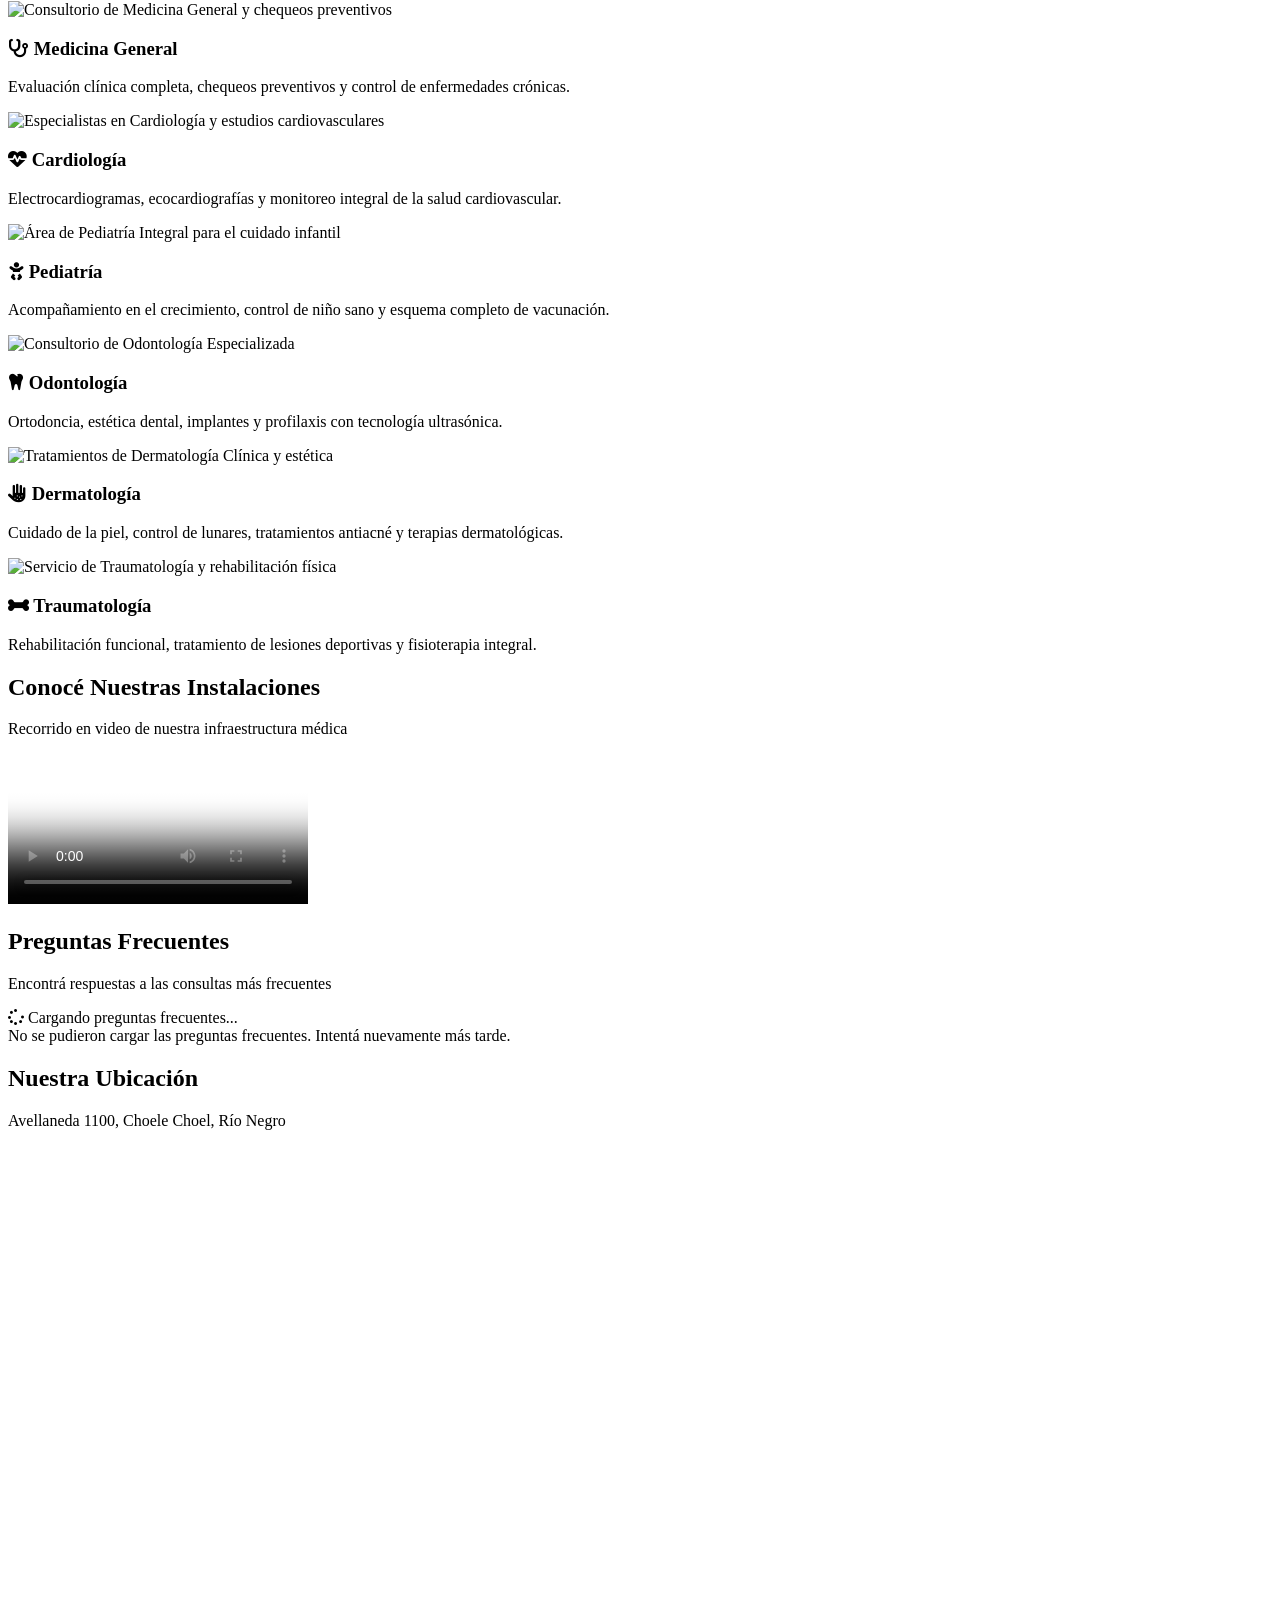
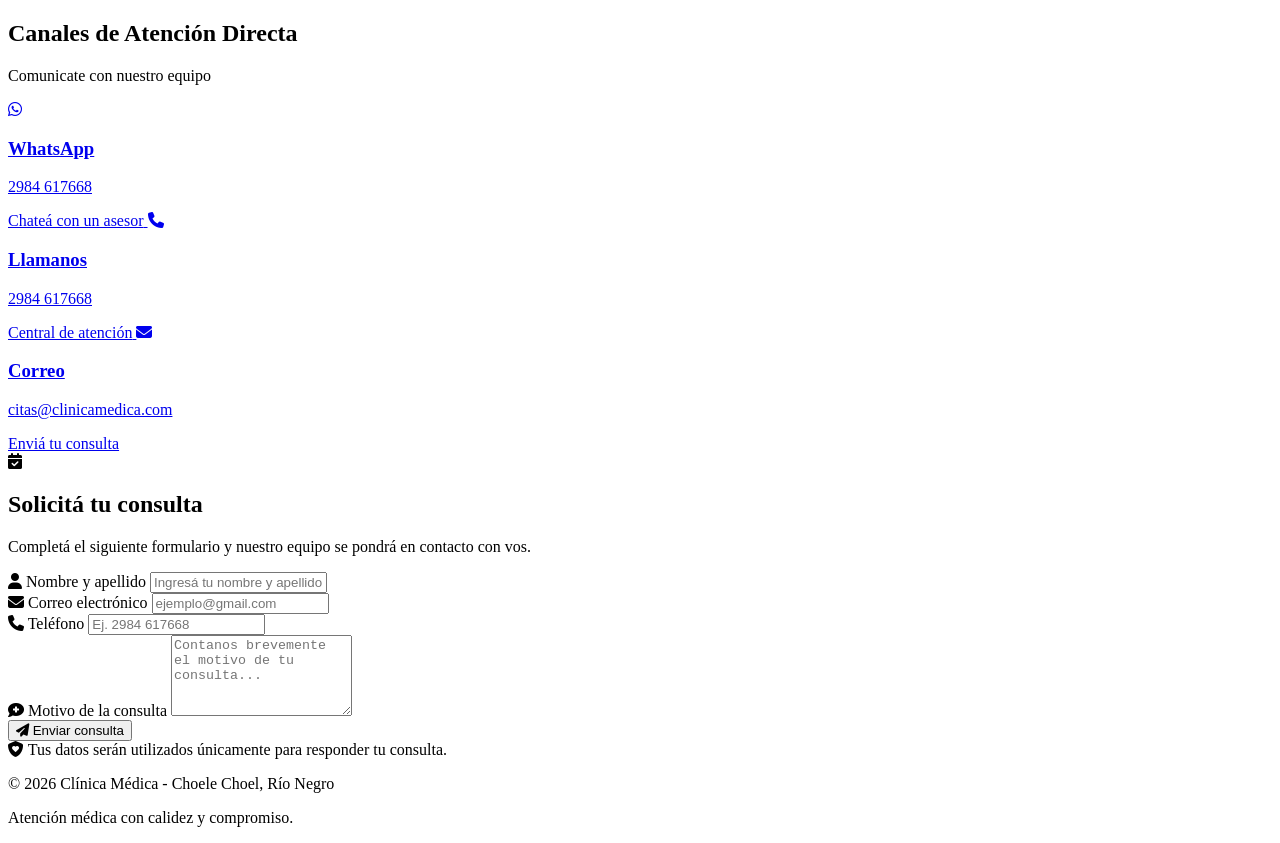
==== commit 63a923c8: "Change greeting from 'Hello' to 'Goodbye'" ====
--- a/index.html
+++ b/index.html
@@ -1,7 +1,5 @@
-
 <!DOCTYPE html>
 <html lang="es">
-    
 
 <head>
 
@@ -115,6 +113,8 @@
 
             <a href="#media">Multimedia</a>
 
+            <a href="#faq">Preguntas frecuentes</a>
+
             <a href="#location">Ubicación</a>
 
             <a href="#contact">Contacto</a>
@@ -385,6 +385,7 @@
                         <i class="fa-solid fa-bone"></i>
                         Traumatología
                     </h3>
+
                     <p>
                         Rehabilitación funcional, tratamiento de lesiones
                         deportivas y fisioterapia integral.
@@ -431,6 +432,47 @@
 
 
     <!-- =========================
+         PREGUNTAS FRECUENTES
+    ========================== -->
+
+    <section class="faq-section" id="faq">
+
+        <h2 class="section-title">
+            Preguntas Frecuentes
+        </h2>
+
+        <p class="section-subtitle">
+            Encontrá respuestas a las consultas más frecuentes
+        </p>
+
+
+        <div class="faq-container">
+
+            <div id="faq-loading" class="faq-loading">
+
+                <i class="fa-solid fa-spinner fa-spin"></i>
+
+                Cargando preguntas frecuentes...
+
+            </div>
+
+
+            <div id="faq-list" class="faq-list"></div>
+
+
+            <div id="faq-error" class="faq-error">
+
+                No se pudieron cargar las preguntas frecuentes.
+                Intentá nuevamente más tarde.
+
+            </div>
+
+        </div>
+
+    </section>
+
+
+    <!-- =========================
          UBICACIÓN
     ========================== -->
 
@@ -557,122 +599,134 @@
 
             <form id="formulario">
 
-    <div class="form-group">
-
-        <label for="nombre">
-            <i class="fa-solid fa-user"></i>
-            Nombre y apellido
-        </label>
-
-        <input
-            type="text"
-            id="nombre"
-            placeholder="Ingresá tu nombre y apellido"
-            required
-        >
-
-    </div>
-
-
-    <div class="form-group">
-
-        <label for="email">
-            <i class="fa-solid fa-envelope"></i>
-            Correo electrónico
-        </label>
-
-        <input
-            type="email"
-            id="email"
-            placeholder="ejemplo@gmail.com"
-            required
-        >
-
-    </div>
-
-
-    <div class="form-group">
-
-        <label for="telefono">
-            <i class="fa-solid fa-phone"></i>
-            Teléfono
-        </label>
-
-        <input
-            type="tel"
-            id="telefono"
-            placeholder="Ej. 2984 617668"
-            required
-        >
-
-    </div>
-
-
-    <div class="form-group">
-
-        <label for="mensaje">
-            <i class="fa-solid fa-comment-medical"></i>
-            Motivo de la consulta
-        </label>
-
-        <textarea
-            id="mensaje"
-            rows="5"
-            placeholder="Contanos brevemente el motivo de tu consulta..."
-            required
-        ></textarea>
-
-    </div>
-
-
-    <button type="submit" id="boton">
-
-        <i class="fa-solid fa-paper-plane"></i>
-
-        Enviar consulta
-
-    </button>
-
-
-    <div id="estado"></div>
-
-</form>
-
-
-<div class="form-footer">
-
-    <i class="fa-solid fa-shield-heart"></i>
-
-    Tus datos serán utilizados únicamente para responder tu consulta.
-
-</div>
-
-
-</div>
-
-</section>
-
-
-<!-- =========================
-     FOOTER
-========================== -->
-
-<footer>
-
-    <p>
-        © 2026 Clínica Médica - Choele Choel, Río Negro
-    </p>
-
-    <p>
-        Atención médica con calidez y compromiso.
-    </p>
-
-</footer>
-
-
-<!-- JAVASCRIPT -->
-
-<script src="java.js"></script>
+                <div class="form-group">
+
+                    <label for="nombre">
+
+                        <i class="fa-solid fa-user"></i>
+
+                        Nombre y apellido
+
+                    </label>
+
+                    <input
+                        type="text"
+                        id="nombre"
+                        placeholder="Ingresá tu nombre y apellido"
+                        required
+                    >
+
+                </div>
+
+
+                <div class="form-group">
+
+                    <label for="email">
+
+                        <i class="fa-solid fa-envelope"></i>
+
+                        Correo electrónico
+
+                    </label>
+
+                    <input
+                        type="email"
+                        id="email"
+                        placeholder="ejemplo@gmail.com"
+                        required
+                    >
+
+                </div>
+
+
+                <div class="form-group">
+
+                    <label for="telefono">
+
+                        <i class="fa-solid fa-phone"></i>
+
+                        Teléfono
+
+                    </label>
+
+                    <input
+                        type="tel"
+                        id="telefono"
+                        placeholder="Ej. 2984 617668"
+                        required
+                    >
+
+                </div>
+
+
+                <div class="form-group">
+
+                    <label for="mensaje">
+
+                        <i class="fa-solid fa-comment-medical"></i>
+
+                        Motivo de la consulta
+
+                    </label>
+
+                    <textarea
+                        id="mensaje"
+                        rows="5"
+                        placeholder="Contanos brevemente el motivo de tu consulta..."
+                        required
+                    ></textarea>
+
+                </div>
+
+
+                <button type="submit" id="boton">
+
+                    <i class="fa-solid fa-paper-plane"></i>
+
+                    Enviar consulta
+
+                </button>
+
+
+                <div id="estado"></div>
+
+            </form>
+
+
+            <div class="form-footer">
+
+                <i class="fa-solid fa-shield-heart"></i>
+
+                Tus datos serán utilizados únicamente para responder tu consulta.
+
+            </div>
+
+
+        </div>
+
+    </section>
+
+
+    <!-- =========================
+         FOOTER
+    ========================== -->
+
+    <footer>
+
+        <p>
+            © 2026 Clínica Médica - Choele Choel, Río Negro
+        </p>
+
+        <p>
+            Atención médica con calidez y compromiso.
+        </p>
+
+    </footer>
+
+
+    <!-- JAVASCRIPT -->
+
+    <script src="java.js"></script>
 
 </body>
 
